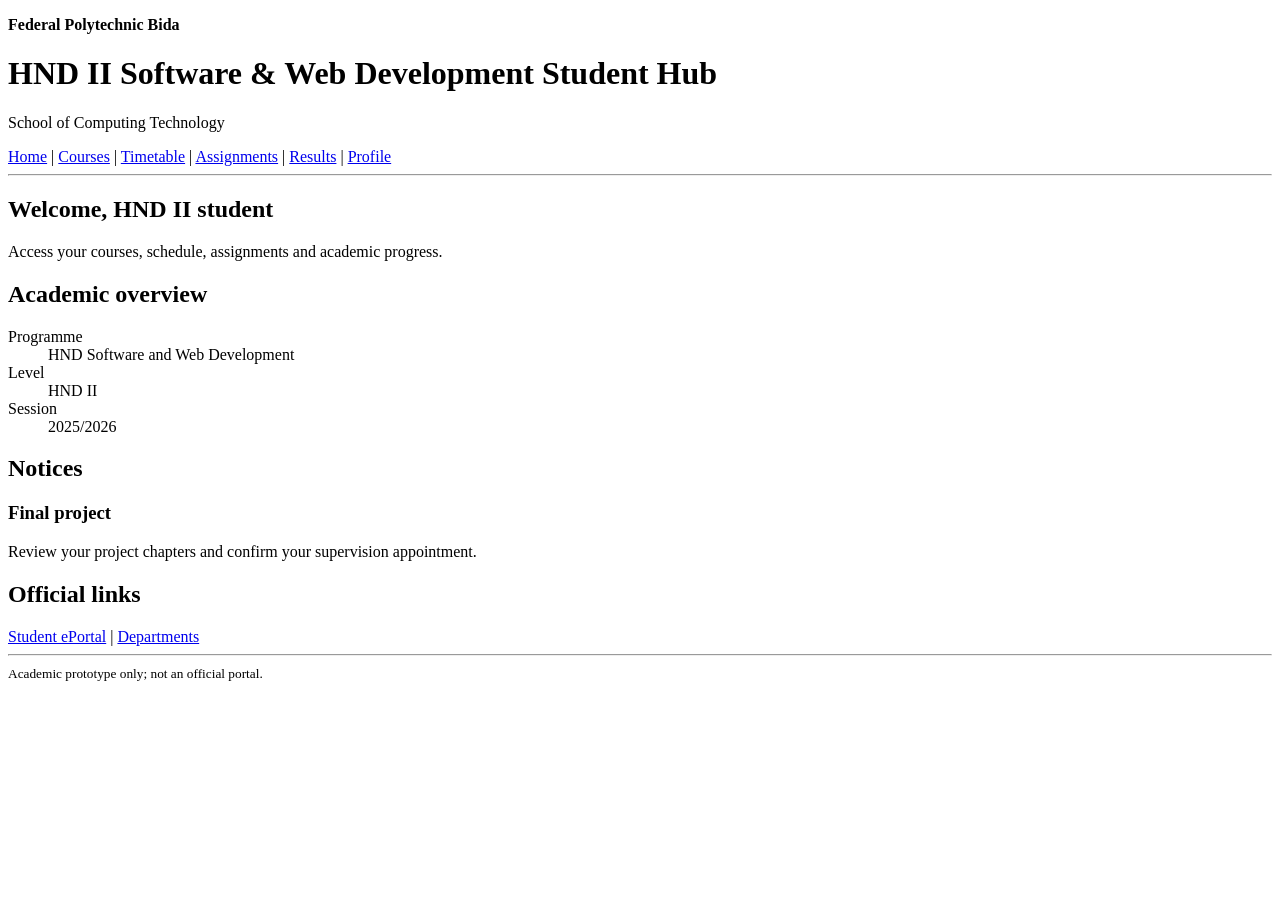
==== index.html @ 8227ddb0 "first commit" ====
﻿<!doctype html>
<html lang="en">
  <head>
    <meta charset="utf-8">
    <meta name="viewport" content="width=device-width, initial-scale=1">
    <title>SWD Hub</title>
  </head>
  <body>
    <header>
      <p><strong>Federal Polytechnic Bida</strong></p>
      <h1>HND II Software &amp; Web Development Student Hub</h1>
      <p>School of Computing Technology</p>
      <nav>
        <a href="index.html">Home</a> |
        <a href="courses.html">Courses</a> |
        <a href="timetable.html">Timetable</a> |
        <a href="assignments.html">Assignments</a> |
        <a href="results.html">Results</a> |
        <a href="profile.html">Profile</a>
      </nav>
      <hr>
    </header>

    <main>
      <h2>Welcome, HND II student</h2>
      <p>Access your courses, schedule, assignments and academic progress.</p>

      <h2>Academic overview</h2>
      <dl>
        <dt>Programme</dt>
        <dd>HND Software and Web Development</dd>

        <dt>Level</dt>
        <dd>HND II</dd>

        <dt>Session</dt>
        <dd>2025/2026</dd>
      </dl>

      <h2>Notices</h2>
      <article>
        <h3>Final project</h3>
        <p>Review your project chapters and confirm your supervision appointment.</p>
      </article>

      <aside>
        <h2>Official links</h2>
        <a href="https://portal.fedpolybida.edu.ng/">Student ePortal</a> |
        <a href="https://fedpolybida.edu.ng/departments">Departments</a>
      </aside>
    </main>

    <footer>
      <hr>
      <small>Academic prototype only; not an official portal.</small>
    </footer>
  </body>
</html>
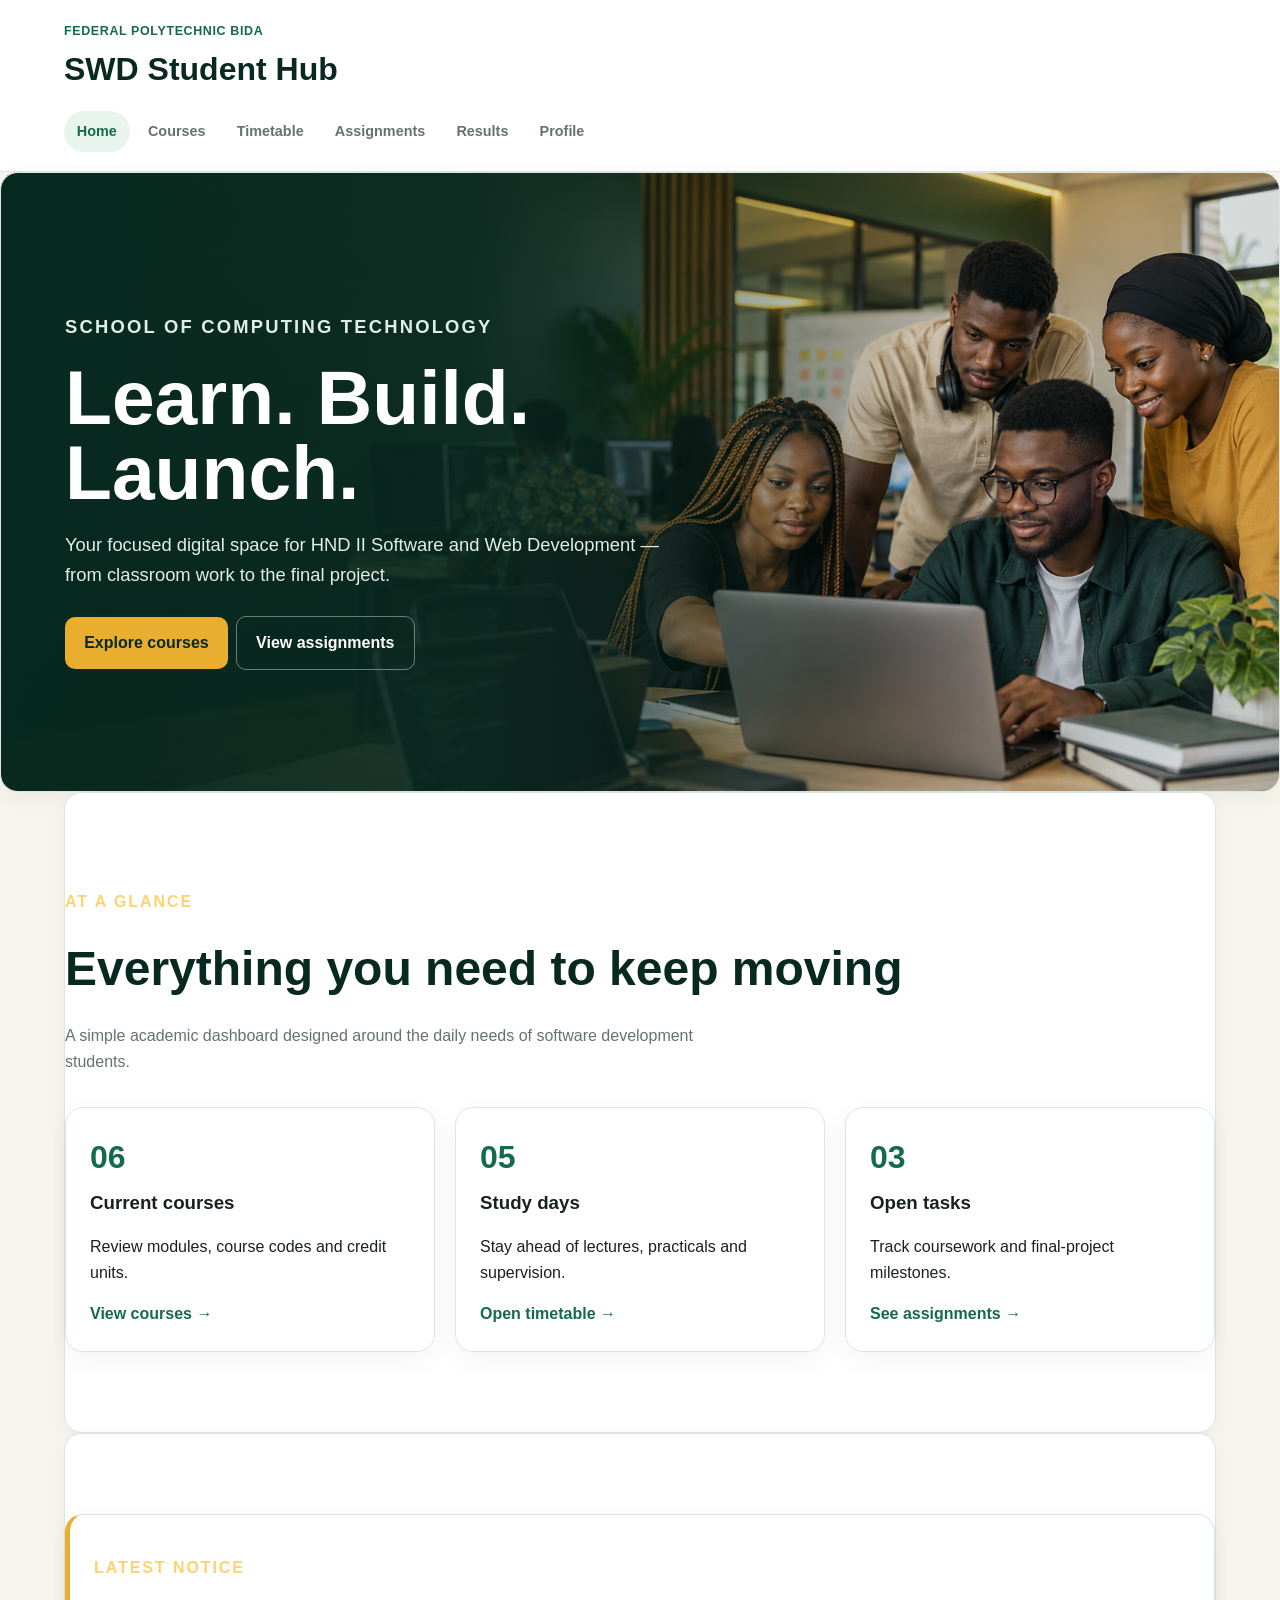
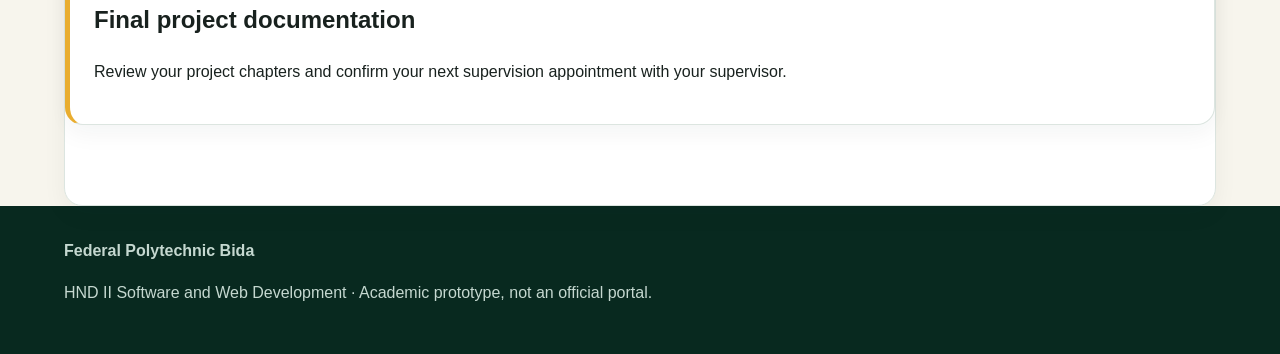
==== commit eaa22810: "Add responsive design and styling for student hub pages; include CSS and hero image" ====
--- a/index.html
+++ b/index.html
@@ -1,59 +1 @@
-﻿<!doctype html>
-<html lang="en">
-  <head>
-    <meta charset="utf-8">
-    <meta name="viewport" content="width=device-width, initial-scale=1">
-    <title>SWD Hub</title>
-  </head>
-  <body>
-    <header>
-      <p><strong>Federal Polytechnic Bida</strong></p>
-      <h1>HND II Software &amp; Web Development Student Hub</h1>
-      <p>School of Computing Technology</p>
-      <nav>
-        <a href="index.html">Home</a> |
-        <a href="courses.html">Courses</a> |
-        <a href="timetable.html">Timetable</a> |
-        <a href="assignments.html">Assignments</a> |
-        <a href="results.html">Results</a> |
-        <a href="profile.html">Profile</a>
-      </nav>
-      <hr>
-    </header>
-
-    <main>
-      <h2>Welcome, HND II student</h2>
-      <p>Access your courses, schedule, assignments and academic progress.</p>
-
-      <h2>Academic overview</h2>
-      <dl>
-        <dt>Programme</dt>
-        <dd>HND Software and Web Development</dd>
-
-        <dt>Level</dt>
-        <dd>HND II</dd>
-
-        <dt>Session</dt>
-        <dd>2025/2026</dd>
-      </dl>
-
-      <h2>Notices</h2>
-      <article>
-        <h3>Final project</h3>
-        <p>Review your project chapters and confirm your supervision appointment.</p>
-      </article>
-
-      <aside>
-        <h2>Official links</h2>
-        <a href="https://portal.fedpolybida.edu.ng/">Student ePortal</a> |
-        <a href="https://fedpolybida.edu.ng/departments">Departments</a>
-      </aside>
-    </main>
-
-    <footer>
-      <hr>
-      <small>Academic prototype only; not an official portal.</small>
-    </footer>
-  </body>
-</html>
-
+﻿<!doctype html><html lang="en"><head><meta charset="utf-8"><meta name="viewport" content="width=device-width,initial-scale=1"><meta name="description" content="HND II Software and Web Development student hub."><link rel="stylesheet" href="assets/css/style.css"><title>SWD Student Hub</title></head><body class="home"><header><p>Federal Polytechnic Bida</p><h1>SWD Student Hub</h1><nav aria-label="Main navigation"><a href="index.html" aria-current="page">Home</a><a href="courses.html">Courses</a><a href="timetable.html">Timetable</a><a href="assignments.html">Assignments</a><a href="results.html">Results</a><a href="profile.html">Profile</a></nav></header><main><section class="hero"><div class="hero-content"><p class="eyebrow">School of Computing Technology</p><h2>Learn. Build.<br>Launch.</h2><p>Your focused digital space for HND II Software and Web Development &mdash; from classroom work to the final project.</p><a class="button" href="courses.html">Explore courses</a><a class="button secondary" href="assignments.html">View assignments</a></div></section><section class="section"><p class="eyebrow">At a glance</p><h2 class="section-title">Everything you need to keep moving</h2><p class="lead">A simple academic dashboard designed around the daily needs of software development students.</p><div class="grid"><article class="card"><span class="number">06</span><h3>Current courses</h3><p>Review modules, course codes and credit units.</p><a href="courses.html">View courses &rarr;</a></article><article class="card"><span class="number">05</span><h3>Study days</h3><p>Stay ahead of lectures, practicals and supervision.</p><a href="timetable.html">Open timetable &rarr;</a></article><article class="card"><span class="number">03</span><h3>Open tasks</h3><p>Track coursework and final-project milestones.</p><a href="assignments.html">See assignments &rarr;</a></article></div></section><section class="section"><article class="notice"><p class="eyebrow">Latest notice</p><h2>Final project documentation</h2><p>Review your project chapters and confirm your next supervision appointment with your supervisor.</p></article></section></main><footer><strong>Federal Polytechnic Bida</strong><p>HND II Software and Web Development &middot; Academic prototype, not an official portal.</p></footer></body></html>
--- a/assets/css/style.css
+++ b/assets/css/style.css
@@ -0,0 +1,2 @@
+﻿:root{--green-950:#08291f;--green-900:#0c3b2d;--green-700:#146b4a;--green-500:#20a26b;--gold:#e9ad2f;--cream:#f7f5ed;--white:#fff;--ink:#18211e;--muted:#66726d;--line:#dce5e0;--shadow:0 18px 48px rgba(8,41,31,.12);--radius:18px}*{box-sizing:border-box}html{scroll-behavior:smooth}body{margin:0;background:var(--cream);color:var(--ink);font-family:Inter,Segoe UI,Arial,sans-serif;line-height:1.6}a{color:var(--green-700)}header{background:var(--white);border-bottom:1px solid var(--line);padding:1.2rem max(5vw,1.25rem)}header>p{margin:.15rem 0;color:var(--green-700);font-weight:700;letter-spacing:.05em;text-transform:uppercase;font-size:.78rem}header>h1{margin:.15rem 0;color:var(--green-950);font-size:clamp(1.25rem,3vw,2rem)}nav{margin-top:1rem;display:flex;flex-wrap:wrap;gap:.35rem;color:transparent}nav a{color:var(--muted);text-decoration:none;padding:.55rem .8rem;border-radius:999px;font-weight:700;font-size:.9rem}nav a:hover,nav a[aria-current=page]{background:#e8f4ee;color:var(--green-700)}header hr{display:none}main{width:min(1180px,90%);margin:2.5rem auto 4rem;animation:rise .65s ease both}main>h1,main>h2:first-child{color:var(--green-950);font-size:clamp(2rem,4vw,3.6rem);line-height:1.08}body.home main{width:100%;margin:0}.hero{min-height:620px;background:linear-gradient(90deg,rgba(8,41,31,.98) 0%,rgba(8,41,31,.88) 36%,rgba(8,41,31,.15) 70%),url("../images/hero-students.png") center/cover;display:flex;align-items:center;padding:clamp(3rem,8vw,7rem) max(5vw,calc((100vw - 1180px)/2));color:white}.hero-content{max-width:620px;animation:rise .8s .15s ease both}.eyebrow{color:#ffd271;font-weight:800;letter-spacing:.12em;text-transform:uppercase}.hero h2{font-size:clamp(2.6rem,6vw,5.5rem);line-height:.98;margin:.5rem 0 1.25rem}.hero p{font-size:1.15rem;color:#e0eee8}.button{display:inline-block;background:var(--gold);color:var(--green-950);padding:.85rem 1.2rem;border-radius:10px;text-decoration:none;font-weight:800;margin:.5rem .5rem 0 0}.button.secondary{background:transparent;color:white;border:1px solid #ffffff66}.section{width:min(1180px,90%);margin:0 auto;padding:5rem 0}.section-title{font-size:clamp(1.8rem,4vw,3rem);color:var(--green-950);margin:0 0 .5rem}.lead{color:var(--muted);max-width:650px}.grid{display:grid;grid-template-columns:repeat(3,1fr);gap:1.25rem;margin-top:2rem}.card,article,aside,main>section{background:var(--white);border:1px solid var(--line);border-radius:var(--radius);padding:1.5rem;box-shadow:0 8px 24px rgba(8,41,31,.05)}.card{transition:transform .25s ease,box-shadow .25s ease}.card:hover{transform:translateY(-6px);box-shadow:var(--shadow)}.card .number{font-size:2rem;color:var(--green-700);font-weight:800}.card h3{margin:.35rem 0}.card a{font-weight:800;text-decoration:none}.notice{border-left:5px solid var(--gold)}dl{display:grid;grid-template-columns:minmax(130px,220px) 1fr;gap:.75rem;margin:0}dt{font-weight:800;color:var(--green-900)}dd{margin:0;color:var(--muted)}table{width:100%;border-collapse:collapse;background:white;border:0!important;border-radius:var(--radius);overflow:hidden;box-shadow:var(--shadow);margin:1.5rem 0}caption{text-align:left;font-weight:800;font-size:1.2rem;padding:1rem;background:var(--green-950);color:white}th,td{padding:1rem!important;text-align:left;border:0!important;border-bottom:1px solid var(--line)!important}th{color:var(--green-900)}thead th,tr:first-child th{background:#eaf4ef}tbody tr:hover{background:#f4faf7}form{max-width:680px;background:white;padding:2rem;border-radius:var(--radius);box-shadow:var(--shadow)}label{font-weight:800}input,select,textarea{width:100%;font:inherit;border:1px solid #b8c8c0;border-radius:9px;padding:.8rem;background:#fff}button{border:0;border-radius:9px;background:var(--green-700);color:white;font:inherit;font-weight:800;padding:.85rem 1.25rem;cursor:pointer}button:hover{background:var(--green-900)}footer{background:var(--green-950);color:#c5d8d0;padding:2rem max(5vw,1.25rem)}footer a{color:#ffd271}footer hr{border-color:#ffffff22}@keyframes rise{from{opacity:0;transform:translateY(18px)}to{opacity:1;transform:none}}@media(max-width:760px){.grid{grid-template-columns:1fr}.hero{min-height:540px;background-position:62% center}.hero h2{font-size:2.8rem}dl{grid-template-columns:1fr;gap:.1rem}dd{margin-bottom:.75rem}table{display:block;overflow-x:auto;white-space:nowrap}header{position:static}nav{gap:.1rem}nav a{padding:.45rem .55rem}}@media(prefers-reduced-motion:reduce){*{animation:none!important;transition:none!important;scroll-behavior:auto!important}}
+
